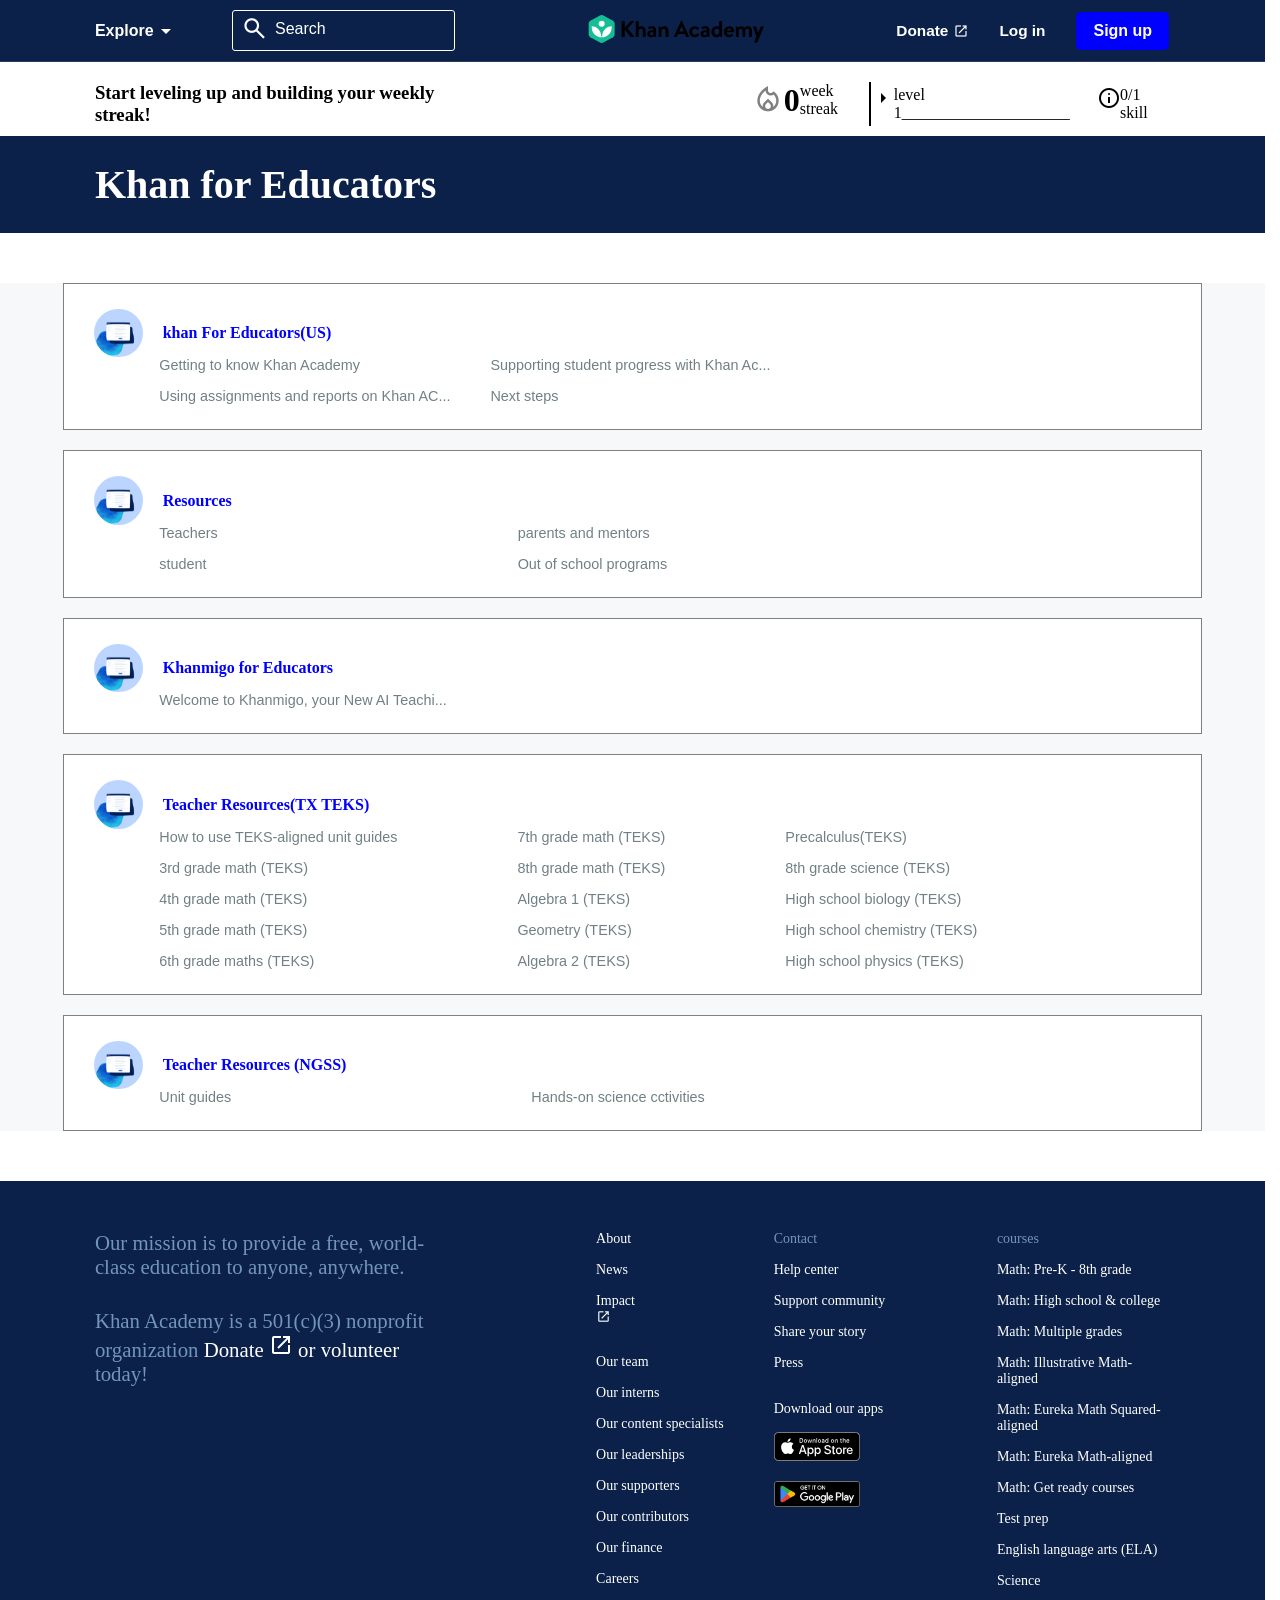
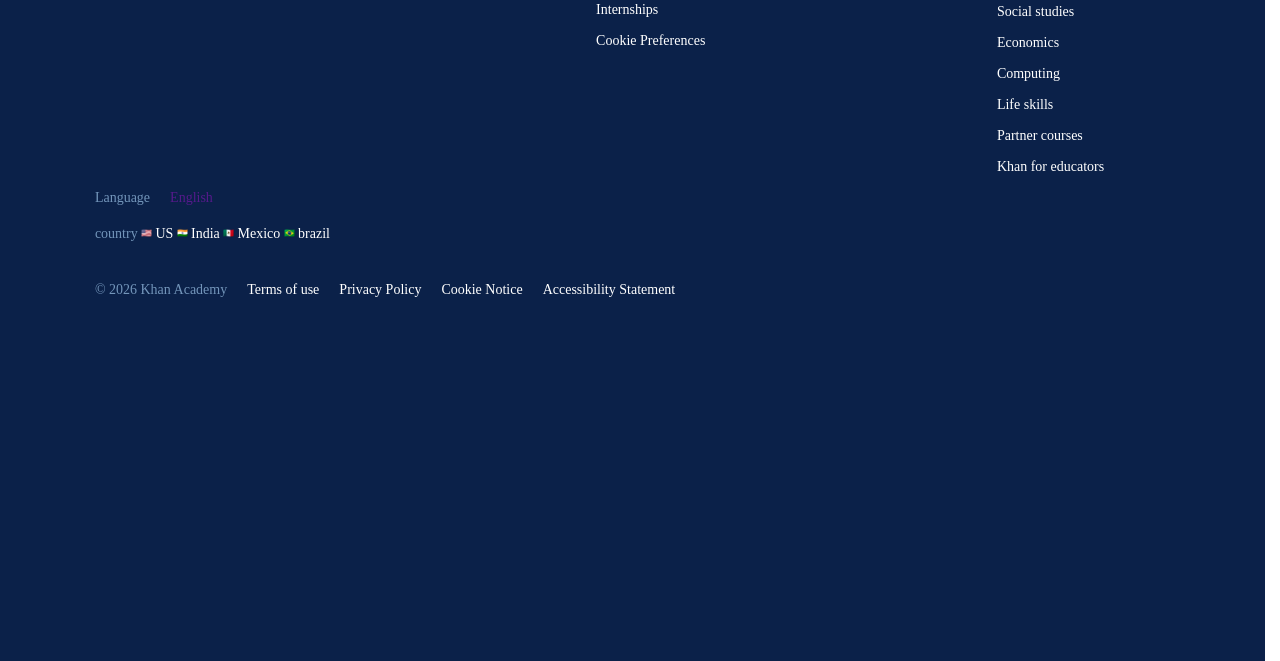
==== HTML/khaneducators.html @ 8a449fee "all" ====
<!DOCTYPE html>
<html lang="en">

<head>
    <link rel="stylesheet" href="/CSS/khaneducators.css">
    <meta charset="UTF-8">
    <meta name="viewport" content="width=device-width, initial-scale=1.0">
    <link rel="stylesheet" href="https://fonts.googleapis.com/css2?family=Material+Symbols+Outlined" />
    <title>Document</title>
</head>

<body>
        <div class="Header">
            <div class="Header-1">
                <div class="Header-2">
                    <div class="headerr">
                        <p class="drop-down">Explore <span class="material-symbols-outlined">
                                arrow_drop_down
                            </span>
                            <div class="dropdown-menu">
                                <div class="drop-container">
                            <ul class="test_prep-li-1">
                                <li class="math"> <a href="">Math:Pre-k-8th Grade <span
                                            class="material-symbols-outlined">arrow_forward_ios</span></a>
                                    <div class="math-li">
                                        <ul>
                                            <li><a href="#" class="nn">MATH: PRE-K - 8TH GRADE</a></li>
                                            <li><a href="">Pre-K through grade 2 (Khan Kids)</a></li>
                                            <li><a href="">2nd grade</a></li>
                                            <li><a href="">4th grade</a></li>
                                            <li><a href="">5th grade</a></li>
                                            <li><a href="">6th grade</a></li>
                                            <li><a href="">7th grade</a></li>
                                            <li><a href="">8th grade</a></li>
                                            <li><a href="">Basic geometry and measurement</a></li>
                                            <li><a href="">See Pre-K - 8th grade Math</a></li>
                                        </ul>
                                    </div>
                                </li>
                                <li class="math"> <a href="">Math:High school & college <span class="material-symbols-outlined">arrow_forward_ios</span></a>
                                    <div class="math-li">
                                        <ul>
                                            <li><a href="#" class="nn">MATH: HIGH SCHOOL & COLLEGE</a></li>
                                            <li><a href="">Algebra 1</a></li>
                                            <li><a href="">Geometry</a></li>
                                            <li><a href="">Algebra 2</a></li>
                                            <li><a href="">Integrated math 1</a></li>
                                            <li><a href="">Integrated math 2</a></li>
                                            <li><a href="">Integrated math 3</a></li>
                                            <li><a href="">Trigonometry</a></li>
                                            <li><a href="">Precalculus</a></li>
                                            <li><a href="">High school statistics</a></li>
                                            <li><a href="">Statistics & probability</a></li>
                                            <li><a href="">College Algebra</a></li>
                                            <li><a href="">AP/College calculus AB</a></li>
                                            <li><a href="">AP/College Calculus BC</a></li>
                                            <li><a href="">AP/College Statistics</a></li>
                                            <li><a href="">Multivariable Calculus</a></li>
                                            <li><a href="">Differentia equations</a></li>
                                            <li><a href="">Linear Algebra</a></li>
                                            <li><a href="">See all Math</a></li>
                                        </ul>
                                    </div>
                                </li>
                                <li class="math">  <a href="">Math: Multiple grades <span class="material-symbols-outlined">
                                            arrow_forward_ios
                                        </span></a>  <div class="math-li">
                                        <ul>
                                            <li><a href="#" class="nn">MATH: MULTIPLE GRADES</a></li>
                                            <li><a href="">Early Math Review</a></li>
                                            <li><a href="">Arithmetic</a></li>
                                            <li><a href="">Basic gometry and measurement</a></li>
                                            <li><a href="">Pre-algebra</a></li>
                                            <li><a href="">Algebra basics</a></li>
                                        </ul>
                                    </div></li>
                                <li class="math"> <a href="">Math: Illusrative Math-aligned <span class="material-symbols-outlined">
                                            arrow_forward_ios
                                        </span></a>
                                         <div class="math-li">
                                        <ul>
                                            <li><a href="#" class="nn">MATH: ILLUSTATIVE MATH-ALIGNED</a></li>
                                            <li><a href="">3rd grade math</a></li>
                                            <li><a href="">4th grade math</a></li>
                                            <li><a href="">5th grade math</a></li>
                                            <li><a href="">6th grade math</a></li>
                                            <li><a href="">7th grade math</a></li>
                                            <li><a href="">8th grade math</a></li>
                                            <li><a href="">Algebra 1</a></li>
                                            <li><a href="">Integrated math 1</a></li>
                                            <li><a href="">High school statistics</a></li>
                                            <li><a href="">Statistics & probability</a></li>
                                            <li><a href="">College Algebra</a></li>
                                            <li><a href="">AP/College calculus AB</a></li>
                                            <li><a href="">AP/College Calculus BC</a></li>
                                            <li><a href="">AP/College Statistics</a></li>
                                            <li><a href="">Multivariable Calculus</a></li>
                                            <li><a href="">Differentia equations</a></li>
                                            <li><a href="">Linear Algebra</a></li>
                                            <li><a href="">See all Math</a></li>
                                        </ul>
                                    </div>
                                     </li>
                                <li class="math"> <a href="">Math: Eureka Math Squared-aligned <span
                                            class="material-symbols-outlined">
                                            arrow_forward_ios
                                        </span></a>   <div class="math-li">
                                        <ul>
                                            <li><a href="#" class="nn">MATH: EUREKA MATH SQUARED-ALIGNED</a></li>
                                            <li><a href="">3rd grade math NEW</a></li>
                                            <li><a href="">4th grade math NEW</a></li>
                                            <li><a href="">5th grade math NEW</a></li>
                                            <li><a href="">6th grade math NEW</a></li>
                                            <li><a href="">7th grade math NEW</a></li>
                                            <li><a href="">8th grade math NEW</a></li>
                                            <li><a href="">Algebra 1 NEW</a></li>
                                        </ul>
                                    </div>
                                 </li>
                                <li class="math"> <a href="">Math: Eureka Math-aligned <span class="material-symbols-outlined">
                                            arrow_forward_ios
                                        </span></a>
                                         <div class="math-li">
                                        <ul>
                                            <li><a href="#" class="nn">MATH: EUREKA MATH-ALIGNED</a></li>
                                            <li><a href="">3rd grade math</a></li>
                                            <li><a href="">4th grade math</a></li>
                                            <li><a href="">5th grade math</a></li>
                                            <li><a href="">6th grade math</a></li>
                                            <li><a href="">7th grade math</a></li>
                                            <li><a href="">8th grade math</a></li>
                                        </ul>
                                    </div>
                                     </li>
                                <li class="math"> <a href="">Math: Get ready courses <span class="material-symbols-outlined">
                                            arrow_forward_ios
                                        </span></a>
                                         <div class="math-li">
                                        <ul>
                                            <li><a href="#" class="nn">MATH: GET RAEDY COURSES</a></li>
                                            <li><a href="">Get ready for 3rd grade math</a></li>
                                            <li><a href="">Get ready for 4th grade math</a></li>
                                            <li><a href="">Get ready for 5th grade math</a></li>
                                            <li><a href="">Get ready for 6th grade math </a></li>
                                            <li><a href="">Get ready for 7th grade math</a></li>
                                            <li><a href="">Get ready for 8th grade math</a></li>
                                            <li><a href="">Get ready for Algebra 1</a></li>
                                            <li><a href="">Get ready for Geometry</a></li>
                                            <li><a href="">Get ready for Algebra 2</a></li>
                                            <li><a href="">Get ready for Precalculus</a></li>
                                            <li><a href="">Get ready for AP Calculus</a></li>
                                            <li><a href="">Get ready for AP Statistics</a></li>
                                        </ul>
                                    </div>
                                     </li>
                                <li class="math"> <a href="">Test prep <span class="material-symbols-outlined">
                                            arrow_forward_ios
                                        </span></a>
                                         <div class="math-li">
                                        <ul>
                                            <li><a href="#" class="nn">TEST PREP</a></li>
                                            <li><a href="">SAT Math</a></li>
                                            <li><a href="">SAT Reading and Writing</a></li>
                                            <li><a href="">Get ready for SAT Prep: Math NEW</a></li>
                                            <li><a href="">Get ready for SAT Prep: Reading and Writing NEW</a></li>
                                            <li><a href="">LSAT</a></li>
                                            <li><a href="">MCAT</a></li>
                                        </ul>
                                    </div>
                                     </li>
                                <li class="math"> <a href="">English Language Arts(ELA)<span class="material-symbols-outlined">
                                            arrow_forward_ios
                                        </span></a>
                                         <div class="math-li">
                                        <ul>
                                            <li><a href="#" class="nn">ENGLISH LANGUAGE ARTS(ELA)</a></li>
                                            <li><a href="">Up to 2nd grade (Khan Kids)</a></li>
                                            <li><a href="">3rd grade</a></li>
                                            <li><a href="">4th grade reading and vocab NEW</a></li>
                                            <li><a href="">5th garde reading and vocab NEW</a></li>
                                            <li><a href="">6th grade raeding and vocab NEW</a></li>
                                            <li><a href="">7th grade reading and vocab NEW</a></li>
                                            <li><a href="">8th grade reading and vocab NEW</a></li>
                                            <li><a href="">9th grade reading and vocab NEW</a></li>
                                            <li><a href="">10th grade reading and vocab NEW</a></li>
                                            <li><a href="">Grammar</a></li>
                                            <li><a href="">See all English Language Arts(ELA)</a></li>
                                        </ul>
                                    </div>
                                     </li>
                                <li class="math"> <a href="">Science<span class="material-symbols-outlined">
                                            arrow_forward_ios
                                        </span></a>
                                        <div class="math-li">
                                        <ul>
                                             <li><a href="" class="nn">SCIENCE</a></li>
                                             <li><a href="">Middle school biology</a></li>
                                             <li><a href="">Middle school Earth and space science</a></li>
                                             <li><a href="">Middle school chemistry NEW</a></li>
                                             <li><a href="">Middle school physics NEW</a></li>
                                             <li><a href="">High school biology</a></li>
                                             <li><a href="">High school chemistry</a></li>
                                             <li><a href="">High school physics</a></li>
                                             <li><a href="">Hands-on science activities NEW</a></li>
                                             <li><a href="">Teacher resources (NGSS) NEW</a></li>
                                             <li><a href="">AP®︎/College Biology</a></li>
                                             <li><a href="">AP®︎/College Chemistry</a></li>
                                             <li><a href="">AP®︎/College Environmental Science</a></li>
                                             <li><a href="">AP®︎/College Physics 1</a></li>
                                             <li><a href="">AP®︎/College Physics 2</a></li>
                                             <li><a href="">Organic chemistry</a></li>
                                             <li><a href="">Cosmology and astronomy</a></li>
                                             <li><a href="">Electrical engineering</a></li>
                                             <li><a href="">See all Science</a></li>
                                        </ul>
                                    </div>
                                     </li>
                                <li class="math"> <a href="">Social studies <span class="material-symbols-outlined">
                                            arrow_forward_ios
                                        </span></a>
                                         <div class="math-li">
                                        <ul>
                                            <li><a href="" class="nn"> US history</a></li>
                                            <li><a href="">AP®︎/College US History</a></li>
                                            <li><a href="">US government and civics</a></li>
                                            <li><a href="">AP®︎/College US Government & Politics</a></li>
                                            <li><a href="">Constitution 101 NEW</a></li>
                                            <li><a href="">OER Project: World History NEW</a></li>
                                            <li><a href="">World history</a></li>
                                            <li><a href="">AP®︎/College World History</a></li>
                                            <li><a href="">Climate project</a></li>
                                            <li><a href="">Middle school Big History NEW</a></li>
                                            <li><a href="">Art history</a></li>
                                            <li><a href="">AP®︎/College Art History</a></li>
                                            <li><a href="">See all Social studies</a></li>
                                        </ul>
                                    </div>
                                     </li>
                                <li class="math"> <a href="">Economics <span class="material-symbols-outlined">
                                            arrow_forward_ios
                                        </span></a>
                                        <div class="math-li">
                                        <ul>
                                            <li><a href="" class="nn">ECONOMICS</a></li>
                                            <li><a href="">Macroeconomics</a></li>
                                            <li><a href="">AP®︎/College Macroeconomics</a></li>
                                            <li><a href="">Microeconomics</a></li>
                                            <li><a href="">AP®︎/College Microeconomics</a></li>
                                            <li><a href="">Finance and capital markets</a></li>
                                            <li><a href="">See all Economics</a></li>
                                        </ul>
                                    </div>
                                     </li>
                                <li class="math"> <a href="">Computing <span class="material-symbols-outlined">
                                            arrow_forward_ios
                                        </span></a>
                                         <div class="math-li">
                                        <ul>
                                            <li><a href="" class="nn">COMPUTING</a></li>
                                            <li><a href="">Intro to CS - Python NEW</a></li>
                                            <li><a href="">Computer programming</a></li>
                                            <li><a href="">AP®︎/College Computer Science Principles</a></li>
                                            <li><a href="">Computers and the Internet</a></li>
                                            <li><a href="">Computer science theory</a></li>
                                            <li><a href="">Pixar in a Box</a></li>
                                            <li><a href="">See all Computing</a></li>
                                     </ul>
                                    </div>
                                     </li>
                                <li class="math"> <a href="">Life skills <span class="material-symbols-outlined">
                                            arrow_forward_ios
                                        </span></a>
                                        <div class="math-li">
                                        <ul>
                                            <li><a href="" class="nn">LIFE SKILLS</a></li>
                                            <li><a href="">Social & emotional learning (Khan Kids)</a></li>
                                            <li><a href="">Khanmigo for students</a></li>
                                            <li><a href="">AI for education</a></li>
                                            <li><a href="">Financial literacy</a></li>
                                            <li><a href="">Internet safety</a></li>
                                            <li><a href="">Social media literacy</a></li>
                                            <li><a href="">Growth mindset</a></li>
                                            <li><a href="">College admissions</a></li>
                                            <li><a href="">Careers</a></li>
                                            <li><a href="">Personal finance</a></li>
                                            <li><a href="">See all Life Skills</a></li>
                                     </ul>
                                    </div>
                                     </li>
                                <li class="math"> <a href="">Partner courses <span class="material-symbols-outlined">
                                            arrow_forward_ios
                                        </span></a> 
                                         <div class="math-li">
                                        <ul>
                                            <li><a href="" class="nn">PARTNER COURSES</a></li>
                                            <li><a href="">Ancient Art</a></li>
                                            <li><a href="">Asian Art</a></li>
                                            <li><a href="">Biodiversity</a></li>
                                            <li><a href="">Music</a></li>
                                            <li><a href="">NASA</a></li>
                                            <li><a href="">Natural History</a></li>
                                            <li><a href="">New Zealand - Natural & cultural history</a></li>
                                            <li><a href="">NOVA Labs</a></li>
                                            <li><a href="">Philosophy</a></li>
                                     </ul>
                                    </div>
                                    </li>
                                <li class="math"> <a href="">Khan for Educators <span class="material-symbols-outlined">
                                            arrow_forward_ios
                                        </span></a>
                                         <div class="math-li">
                                        <ul>
                                            <li><a href="" class="nn">KHAN FOR EDUCATORS</a></li>
                                            <li><a href="">Khan for educators (US) NEW</a></li>
                                            <li><a href="">Khanmigo for educators NEW</a></li>
                                            <li><a href="">Khan for families</a></li>
                                            <li><a href=""></a></li>
                                            <li><a href=""></a></li>
                                     </ul>
                                    </div>
                                    </li>
                            </ul>
                        </div>
                        </div>
                        </p>

                    </div>
                    <div class="header">
                        <a href=""> <span class="material-symbols-outlined">
                                search
                            </span>Search</a>
                    </div>
                </div>
                <div class="image-1">
                    <img src="/MULTIMEDIA/IMAGES/download (15).svg" alt="">
                </div>
                <div class="Header-3">
                    <div class="headerrr">
                        <p class="headerrr-1">Donate <span class="material-symbols-outlined">
                                open_in_new
                            </span></p>
                        <a href="">Log in </a>
                    </div>
                    <div class="btn-1">
                        <a href="/HTML/signup.html">Sign up</a>
                    </div>
                </div>
                <div class="icon-1">
                    <span class="material-symbols-outlined">
                        search
                    </span>
                    <span class="material-symbols-outlined">
                        dehaze
                    </span>
                </div>
            </div>
        </div>

    <section class="sect-1">
        <section class="secti-1">
            <div class="bodyy">
                <div class="body-1">
                    <div class="kk">
                        <h3>Start leveling up and building your weekly streak!</h3>
                    </div>
                    <div class="week">
                        <span class="material-symbols-outlined">
                            local_fire_department
                        </span>
                        <h1>0</h1>
                        <p>week streak</p>
                    </div>
                </div>
                <div>
                    <div class="bodyy-2">
                        <span class="material-symbols-outlined">
                            arrow_right
                        </span>
                        <p>level 1_____________________</p>
                        <span class="material-symbols-outlined">
                            info
                        </span>
                        <p>0/1 skill</p>
                    </div>
                </div>
            </div>
        </section>
    </section>
    
    <section class="section-2">
        <section class="sectionn-2">
            <h1>Khan for Educators</h1>
        </section>
    </section>
    <section class="section-3">
        <section class="sectionn-3">
            <div>
            <div class="body-2">
                <div class="bod">
                    <img src="/MULTIMEDIA/IMAGES/khan4educators.png-f6e5e9-128c.png" alt="">
                    <h3>khan For Educators(US)</h3>
                </div>
                <div class="bodd">
                    <div class="inside">
                    <a href="">Getting to know Khan Academy </a>
                    <a href="">Using assignments and reports on Khan AC... </a>
                    </div>
                    <div class="inside">
                    <a href="">Supporting student progress with Khan Ac... </a>
                    <a href="">Next steps </a>
                    </div>
                </div>
            </div>

             <div class="body-3">
                <div class="bod">
                    <img src="/MULTIMEDIA/IMAGES/khan4educators.png-f6e5e9-128c.png" alt="">
                    <h3>Resources</h3>
                </div>
                <div class="boddd">
                    <div class="inside">
                    <a href="">Teachers</a>
                    <a href="">student </a>
                    </div>
                    <div class="inside">
                    <a href="">parents and mentors </a>
                    <a href="">Out of school programs</a>
                    </div>
                </div>
            </div>

            <div class="body-3">
                <div class="bod">
                    <img src="/MULTIMEDIA/IMAGES/khan4educators.png-f6e5e9-128c.png" alt="">
                    <h3>Khanmigo for Educators</h3>
                </div>
                <div class="boddd">
                    <div class="inside">
                    <a href="">Welcome to Khanmigo, your New AI Teachi...</a>
                    </div>
                </div>
            </div>


             <div class="body-3">
                <div class="bod">
                    <img src="/MULTIMEDIA/IMAGES/khan4educators.png-f6e5e9-128c.png" alt="">
                    <h3>Teacher Resources(TX TEKS)</h3>
                </div>
                <div class="bodddy">
                    <div class="inside">
                        <a href="">How to use TEKS-aligned unit guides</a>
                    <a href="">3rd grade math (TEKS)</a>
                    <a href="">4th grade math (TEKS) </a>
                    <a href="">5th grade math (TEKS)</a>
                    <a href="">6th grade maths (TEKS)</a>
                    </div>
                    <div class="inside">
                    <a href="">7th grade math (TEKS)</a>
                    <a href="">8th grade math (TEKS)</a>
                    <a href="">Algebra 1 (TEKS)</a>
                    <a href="">Geometry (TEKS)</a>
                    <a href="">Algebra 2 (TEKS)</a>
                    </div>
                    <div class="inside">
                        <a href="">Precalculus(TEKS)</a>
                        <a href="">8th grade science (TEKS)</a>
                        <a href="">High school biology (TEKS)</a>
                        <a href="">High school chemistry (TEKS)</a>
                        <a href="">High school physics (TEKS)</a>
                    </div>
                </div>
            </div>

             <div class="body-3">
                <div class="bod">
                    <img src="/MULTIMEDIA/IMAGES/khan4educators.png-f6e5e9-128c.png" alt="">
                    <h3>Teacher Resources (NGSS)</h3>
                </div>
                <div class="boddd">
                    <div class="inside">
                    <a href="">Unit guides</a>
                    </div>
                    <div class="inside">
                    <a href="">Hands-on science cctivities </a>
                    </div>
                </div>
            </div>
            </div>
        </section>
    </section>



     <section class="section-8">
        <section class="sectionn-8">
            <div class="sectionn-8one">
                <div class="sectionn-8i">
                    <p>Our mission is to provide a free, world-class education to anyone, anywhere.</p>
                    <p>Khan Academy is a 501(c)(3) nonprofit organization <span> Donate <span
                            class="material-symbols-outlined">
                            open_in_new
                        </span> or volunteer </span> today!</p>
                </div>
                <div class="sectionn-8two">
                    <div class="sectionn-8ii">
                        <a href="">About</a>
                        <a href="">News</a>
                        <a href="" class="ff">Impact <span class="material-symbols-outlined">
                                open_in_new
                            </span></a>
                        <a href=""></a>
                        <a href="">Our team</a>
                        <a href="">Our interns</a>
                        <a href="">Our content specialists</a>
                        <a href="">Our leaderships</a>
                        <a href="">Our supporters</a>
                        <a href="">Our contributors</a>
                        <a href="">Our finance</a>
                        <a href="">Careers</a>
                        <a href="">Internships</a>
                        <a href="">Cookie Preferences</a>
                    </div>
                    <div class="sectionn-8iii">
                        <a href="" class="rr">Contact</a>
                        <a href="">Help center</a>
                        <a href="">Support community</a>
                        <a href="">Share your story</a>
                        <a href="">Press</a>
                        <a href=""></a>
                        <div class="imgg">
                            <a href="">Download our apps</a>
                             <img src="/MULTIMEDIA/IMAGES/en-us.svg" alt="">
                            <img src="/MULTIMEDIA/IMAGES/en.png" alt=""> 
                        </div>
                    </div>
                    <div class="sectionn-8iv">
                        <a href="" class="rr">courses</a>
                        <a href="">Math: Pre-K - 8th grade </a>
                        <a href="">Math: High school & college </a>
                       <a href="">Math: Multiple grades </a>
                        <a href="">Math: Illustrative Math-aligned </a>
                        <a href="">Math: Eureka Math Squared-aligned </a>
                        <a href="">Math: Eureka Math-aligned </a>
                        <a href="">Math: Get ready courses </a>
                        <a href="">Test prep </a>
                        <a href="">English language arts (ELA) </a>
                        <a href="">Science </a>
                        <a href="">Social studies </a>
                        <a href="">Economics </a>
                        <a href="">Computing </a>
                        <a href="">Life skills </a>
                        <a href="">Partner courses </a>
                        <a href="">Khan for educators </a>
                    </div>
                </div>
            </div>
            <div class="last">
            <div class="last-1">
                <a href="" class="rr">Language</a>
                <a href="">English</a>
            </div>
            <div class="last-2">
                <a href="" class="rr">country</a>
                <img src="/MULTIMEDIA/IMAGES/us-flag.png" alt="">
                <a href="">US <a href="">
                <img src="/MULTIMEDIA/IMAGES/india-flag.png" alt="">
                <a href="">India </a>
                <img src="/MULTIMEDIA/IMAGES/mexico-flag.png" alt="">
                <a href="">Mexico </a>
                <img src="/MULTIMEDIA/IMAGES/brazil-flag.png" alt="">
                <a href="">brazil</a>
            </div>
            <div class="last-3">
                <a href="" class="rr">© 2026 Khan Academy</a>
<a href="">Terms of use </a>
<a href="">Privacy Policy </a>
<a href="">Cookie Notice </a>
<a href="">Accessibility Statement </a>
            </div>
            </div>
        </section>
    </section>
</body>

</html>
---- CSS/khaneducators.css ----
* {
   margin: 0;
   padding: 0;
   box-sizing: border-box;
   outline: none;
   min-width: 0;
   min-height: 0;
}

html {
   overflow-y: scroll;
   scrollbar-gutter: stable;
}
body{
   overflow-x: hidden;
  transition: width 0.15s linear;

}
img {
  max-width: 100%;
  height: auto;
}


.Header {
   width: 100%;
   border-bottom: 1px solid rgba(128, 128, 128, 0.253);
   padding-bottom: 10px;
   font-family: sans-serif;
   background-color: #0b2149;
}

.Header-1 {
   width: 85%;

   margin: auto;
   display: flex;
   justify-content: space-between;
   padding-top: 10px;
}

.Header-2 {
   display: flex;
   align-items: center;
   gap: 50px;
}

.image-1 img {
   width: 100%;
   padding-top: 5px;
   
}
image svg{
    color: white;
}

.headerr p {
   display: inline-flex;
   align-items: center;
   color: white;
   font-weight: bold;
}

.header a {
   text-decoration: none;
   display: inline-flex;
   align-items: center;
   color: white;
   font-weight: ;
   gap: 7px;
}

.header span {
   font-size: 1.7rem;
}

.header {
   border: 1px solid white;
   padding: 4px 8px;
   text-align: start;
   padding-right: 8rem;
   border-radius: 3px;
}

/* .header:hover {
   border: 2px solid blue;
   border-radius: 3px;
} */

.Header-3 {
   display: flex;
   align-items: center;
   gap: 30px;

}

.headerrr {
   display: flex;
   align-items: center;
   display: inline-flex;
   color: white;
   font-weight: bold;
   font-size: 0.96rem;
   gap: 30px;
}
.headerrr a{
   display: flex;
   align-items: center;
   display: inline-flex;
   color: white;
   font-weight: bold;
   font-size: 0.96rem;
   gap: 30px;
   text-decoration: none;
}

.headerrr-1 {
   display: inline-flex;
   align-items: center;
   gap: 5px;
}

.headerrr span {
   font-size: 1rem;
}

.headerrr p:hover {
   border-bottom: 2px solid blue;
}
.headerrr a:hover {
   border-bottom: 2px solid blue;
}

.btn-1 {
   padding: 1px 1px;

}

.btn-1:hover {
   outline: 1px solid blue;
   border-radius: 5px;

}

.btn-1 a {
   display: inline-block;
   padding: 10px 17px;
   background-color: blue;
   color: white;
   font-size: 1rem;
   font-weight: bold;
   border: none;
   border-radius: 5px;
   text-decoration: none;

}

.icon-1 .material-symbols-outlined {
   color: blue;
   display: inline;
   gap: 30px;
}

.icon-1 {
   align-self: center;
   display: none;

}









 /* start-drop-down */

 .drop-down{
    position: relative;
}
.dropdown-menu {
    position: absolute;
    text-decoration: none;
    background-color: white;
    box-shadow: 0 10px 25px rgba(0, 0, 0, 0.158);
    gap: 20px;
    width: 700px;
    padding: 45px 40px;
    top: 70px;
    opacity: 0;
    visibility: hidden;
    transition: all .3s ease-in-out;   
}
.math-li ul li .nn{
   color: blue;
}

.test_prep-li-1{
    width: 250px;
}

.dropdown-menu ul li a{
    text-decoration: none;
    display: flex;
    justify-content: space-between;
    gap: 20px;
    color: black;
}
.dropdown-menu ul li{
    list-style: none;
    margin-bottom: 20px;
}
.test_prep-li-1{
    border-right: 1px solid rgba(95, 95, 95, 0.541) ;
    padding: 10px;
}
.dropdown-menu span{
    font-size: .80rem
}
 
.headerr:hover .dropdown-menu{
    opacity: 1;
    visibility: visible;
}





.math-li{
    width: 600px;
    position: absolute;
     right: -270px; 
    top: 20px;
    z-index: 10;
    border-left: none;
    opacity: 0;
    visibility: hidden;
    max-width: 100vw;
}


.drop-container{
   position: relative;
}

.math:hover .math-li{
    opacity: 1;
    visibility: visible;
}


@media (max-width:977px) {
   .image-1 img {
      display: block;
   }

   .icon-1 {
      display: block;
   }

   .Header-2 {
      display: none;
   }

   .Header-3 {
      display: none;
   }
}


.sect-1{
    width: 100%;
    margin-top: 20px;
    margin-bottom: 10px;
    
}
.secti-1{
    width: 85%;
    margin: auto;
}
.body-1{
    display: flex;
    gap: 280px;
    border-right: 2px solid black;

}


.bodyy-2{
    display: inline-flex;
}
.bodyy{
    display: flex;
    justify-content: space-between;
    align-items: center;
    
}
.week{
    display: flex;
    
}
.week p{
    width: 50%;
}
.week span{
    font-size: 2rem;
    color: gray;
}
.week h1{
    font-size: 2rem;
}


.section-2{
    width: 100%;
    background-color: #0b2149;
}
.sectionn-2{
    width: 85%;
    margin: auto;
    padding: 25px 0;
}
.sectionn-2 h1{
  font-size: 2.5rem;
  color: white;
}



.section-3{
   width: 100%;
   background-color: #f7f8fa;

}
.sectionn-3{
   width: 90%;
   margin: auto;
}
.body-2{
   background-color: #ffffff;
   padding: 25px 30px;
   margin-top: 50px;
   border: 1px solid gray;
}
.bod{
   display: flex;
   align-items: center;
   gap: 20px;
}
.bod img{
   width: 4.5%;
   border-radius: 70px;
}
.bod h3{
   font-size: 1rem;
   color: blue;
}
.bodd{
   display: flex;
   gap: 40px;
   margin-left: 65px;
   align-items: center;
}
.inside{
   display: flex;
   flex-direction: column;
   gap: 15px;
}
.inside a{
   text-decoration: none;
   color: #718085;
   font-family: sans-serif;
   font-size: 0.9rem;
}
.insidee{
   display: flex;
   flex-direction: column;
}
.boddd{
   display: flex;
   gap: 300px;
   margin-left: 65px;
   align-items: center;
}
.body-3{
   background-color: #ffffff;
   padding: 25px 30px;
   margin-top: 20px;
   border: 1px solid gray;
}
.bodddy{
   display: flex;
   gap:120px;
   margin-left: 65px;
   align-items: center;
}


.section-8{
   width: 100%;
   background-color: #0b2149;
   min-height: 120svh;
   margin-top: 50px;
}
.sectionn-8{
   width: 85%;
   margin: auto;
   padding-top: 50px;

}
.sectionn-8 a:hover{
   text-decoration: underline;
}
.sectionn-8one{
   display: flex;
}
.sectionn-8i p{
   font-size:1.3rem;
   width: 90%;
}
.sectionn-8two{
   display: grid;
   grid-template-columns: repeat(3, auto);
   margin-left: 100px;
   gap: 50px;
   
}
.sectionn-8i p{
   margin-bottom: 30px;
   color: #7395ba;
}
.sectionn-8iii .rr {
   color: #7395ba;
}
.sectionn-8iv .rr{
   color: #7395ba;
}
.sectionn-8ii span{
   font-size: 15px;
}
.sectionn-8two a{
   display: flex;
   flex-direction: column;
   text-decoration: none;
   margin-bottom: 15px;
   color: white;
   font-size: 14px;
}

.img{
   width: 100%;
}
.imgg img{
   width: 50%;
   display: block;
   margin-bottom: 20px;
}
.sectionn-8i span{
   color: white;
   
}
.last{
   font-size: 14px;
}
.last a{
   text-decoration: none;
}
.last-2 img{
   width: 1%;
}
.last-2{
   margin-bottom: 40px;
   
   
}
.last .rr{
   color: #7395ba;
}
.last-2 a{
   color: white;
}
.last-3{
   display: flex;
   gap: 20px;
}
.last-3 a{
   color: white;
}
.last-1{
   display: flex;
   gap: 20px;
   margin-bottom: 20px;
}

@media(max-width:1027px){
   .bodyy-2{
      display: none;
   }
   .week{
      display: none;
   }
}

@media(max-width:763px){
   .bodddy{
      gap:30px
      
   }

}
@media(max-width:578px){
   .bodd{
      display: block;
      margin-left: 20px;
   }
   .inside{
      margin-bottom: 20px;
      
   }
   .boddd{
      display: block;
      margin-left: 20px;
   }
   .bodddy{
      display: block;
      margin-left: 20px;
   }
}


@media (max-width: 1024px){
  .sectionn-8one{
    gap: 40px;
  }

  .sectionn-8two{
    grid-template-columns: repeat(2, 1fr);
  }
}



@media (max-width:859px) {


  .sectionn-8{
    width: 90%;
  }

  .sectionn-8one{
    flex-direction: column;
  }

  .sectionn-8two{
    grid-template-columns: 1fr;
    gap: 30px;
    padding-left: 100px;
  }

  .sectionn-8i p{
    font-size: 1.1rem;
    width: 100%;
  }
  .imgg img{
   width: 20%;
  }
  .sectionn-8two{
   margin-left: 100px;
  }
}





@media (max-width: 480px) {

  .sectionn-8{
    padding: 40px 0;
  }

  .sectionn-8two a{
    margin-bottom: 10px;
    font-size: 13px;
  }

  .imgg img{
    width: 110px;
  }

  .last-3{
    flex-direction: column;
    gap: 12px;
  }
  .sectionn-8two{
   margin-left: 10px;
  }


}
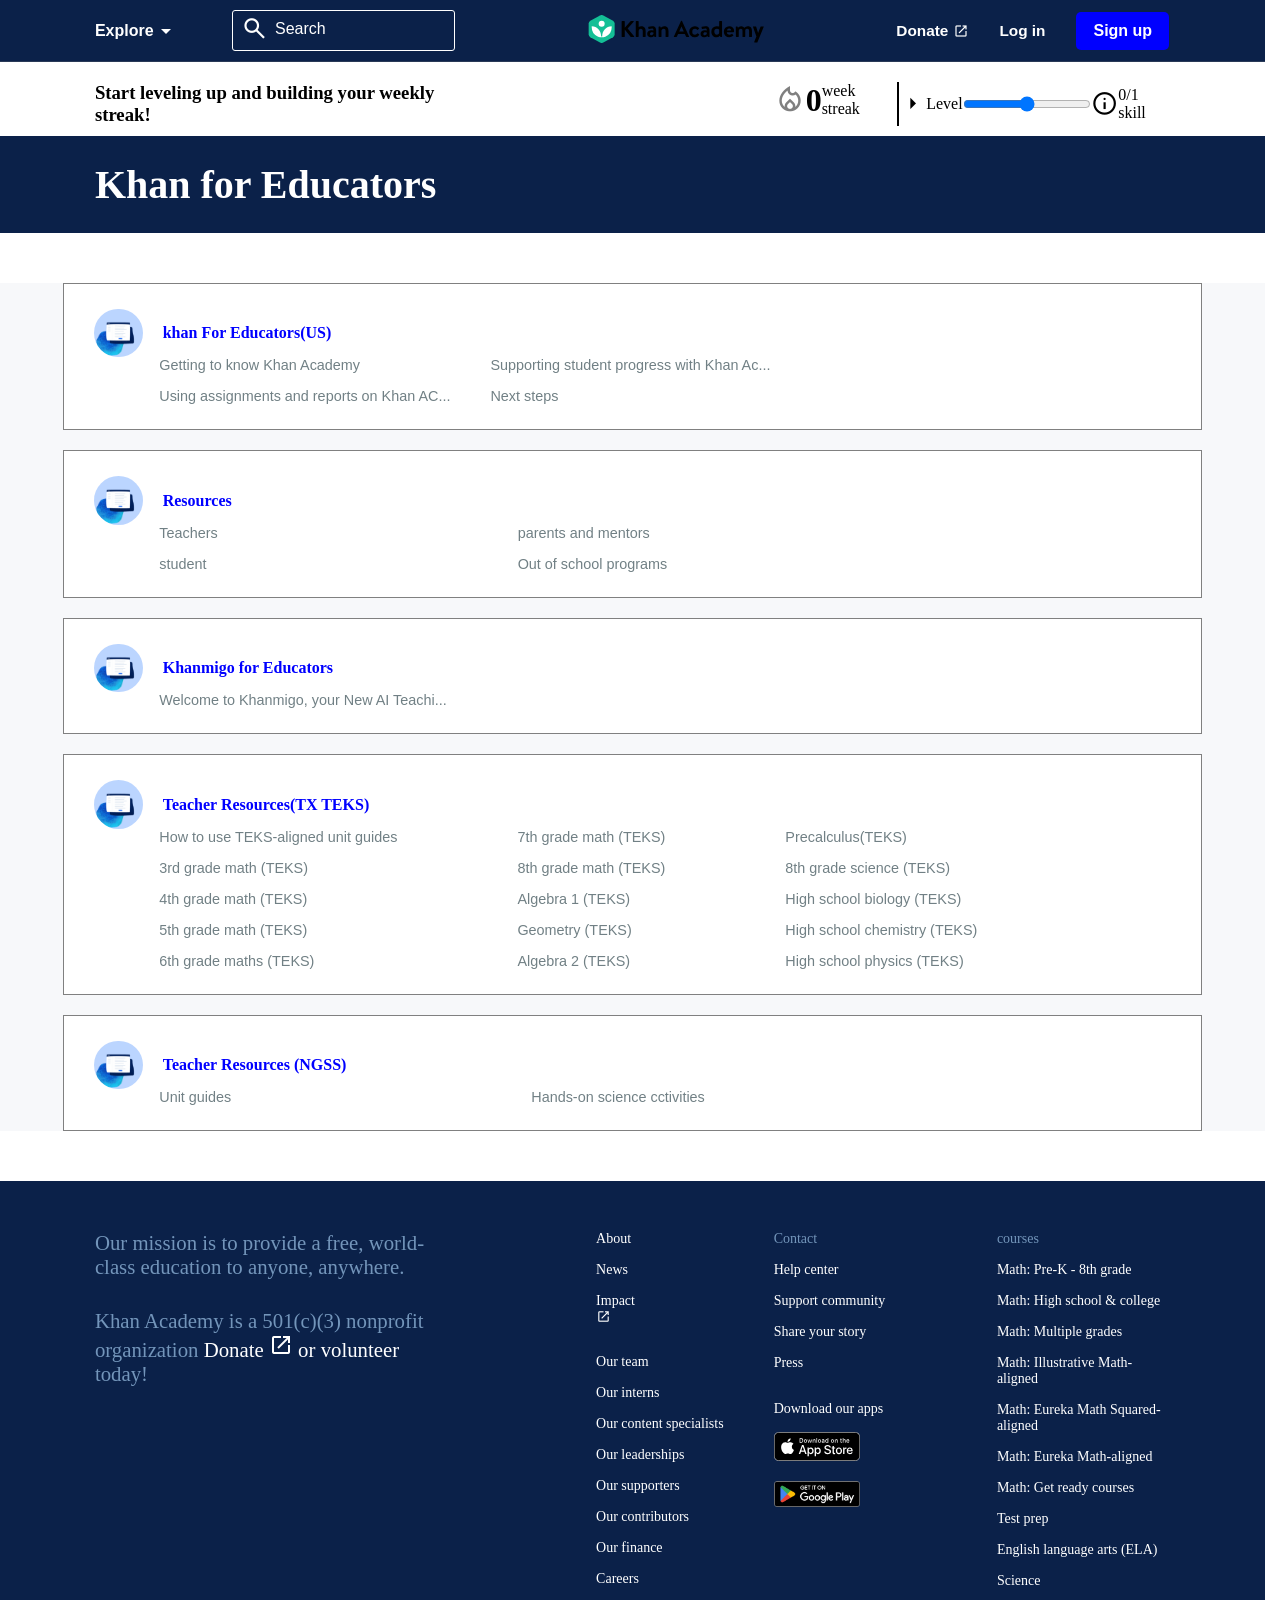
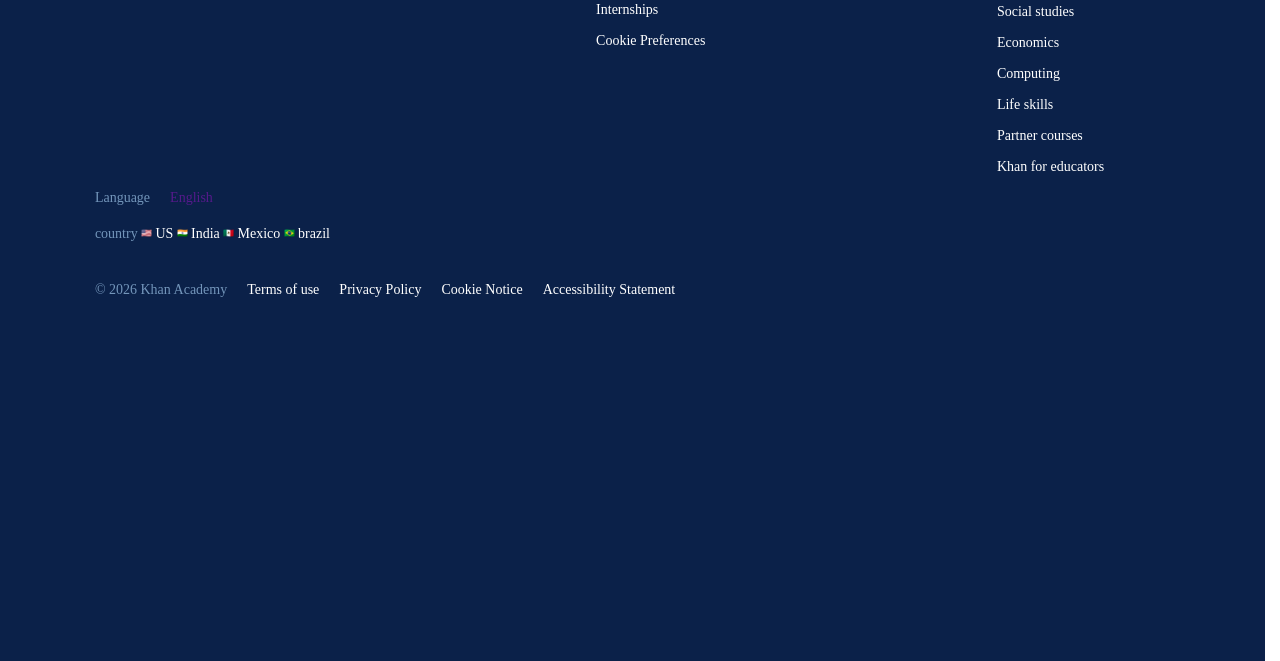
==== commit 0d202736: "all" ====
--- a/HTML/khaneducators.html
+++ b/HTML/khaneducators.html
@@ -2,7 +2,7 @@
 <html lang="en">
 
 <head>
-    <link rel="stylesheet" href="/CSS/khaneducators.css">
+    <link rel="stylesheet" href="../CSS/khaneducators.css">
     <meta charset="UTF-8">
     <meta name="viewport" content="width=device-width, initial-scale=1.0">
     <link rel="stylesheet" href="https://fonts.googleapis.com/css2?family=Material+Symbols+Outlined" />
@@ -162,7 +162,7 @@
                                             <li><a href="">SAT Math</a></li>
                                             <li><a href="">SAT Reading and Writing</a></li>
                                             <li><a href="">Get ready for SAT Prep: Math NEW</a></li>
-                                            <li><a href="">Get ready for SAT Prep: Reading and Writing NEW</a></li>
+                                            <li><a href="">Get ready for SAT Prep: Reading and Writing </a></li>
                                             <li><a href="">LSAT</a></li>
                                             <li><a href="">MCAT</a></li>
                                         </ul>
@@ -332,17 +332,17 @@
                     </div>
                 </div>
                 <div class="image-1">
-                    <img src="/MULTIMEDIA/IMAGES/download (15).svg" alt="">
+                    <img src="../MULTIMEDIA/IMAGES/download (15).svg" alt="">
                 </div>
                 <div class="Header-3">
                     <div class="headerrr">
                         <p class="headerrr-1">Donate <span class="material-symbols-outlined">
                                 open_in_new
                             </span></p>
-                        <a href="">Log in </a>
+                        <a href="../HTML/login.html">Log in </a>
                     </div>
                     <div class="btn-1">
-                        <a href="/HTML/signup.html">Sign up</a>
+                        <a href="../HTML/signup.html">Sign up</a>
                     </div>
                 </div>
                 <div class="icon-1">
@@ -376,7 +376,8 @@
                         <span class="material-symbols-outlined">
                             arrow_right
                         </span>
-                        <p>level 1_____________________</p>
+                       <p>Level</p> <input type= "range">
+                        <!-- <p>level 1_____________________</p> -->
                         <span class="material-symbols-outlined">
                             info
                         </span>
@@ -397,7 +398,7 @@
             <div>
             <div class="body-2">
                 <div class="bod">
-                    <img src="/MULTIMEDIA/IMAGES/khan4educators.png-f6e5e9-128c.png" alt="">
+                    <img src="../MULTIMEDIA/IMAGES/khan4educators.png-f6e5e9-128c.png" alt="">
                     <h3>khan For Educators(US)</h3>
                 </div>
                 <div class="bodd">
@@ -414,7 +415,7 @@
 
              <div class="body-3">
                 <div class="bod">
-                    <img src="/MULTIMEDIA/IMAGES/khan4educators.png-f6e5e9-128c.png" alt="">
+                    <img src="../MULTIMEDIA/IMAGES/khan4educators.png-f6e5e9-128c.png" alt="">
                     <h3>Resources</h3>
                 </div>
                 <div class="boddd">
@@ -431,7 +432,7 @@
 
             <div class="body-3">
                 <div class="bod">
-                    <img src="/MULTIMEDIA/IMAGES/khan4educators.png-f6e5e9-128c.png" alt="">
+                    <img src="../MULTIMEDIA/IMAGES/khan4educators.png-f6e5e9-128c.png" alt="">
                     <h3>Khanmigo for Educators</h3>
                 </div>
                 <div class="boddd">
@@ -444,7 +445,7 @@
 
              <div class="body-3">
                 <div class="bod">
-                    <img src="/MULTIMEDIA/IMAGES/khan4educators.png-f6e5e9-128c.png" alt="">
+                    <img src="../MULTIMEDIA/IMAGES/khan4educators.png-f6e5e9-128c.png" alt="">
                     <h3>Teacher Resources(TX TEKS)</h3>
                 </div>
                 <div class="bodddy">
@@ -474,7 +475,7 @@
 
              <div class="body-3">
                 <div class="bod">
-                    <img src="/MULTIMEDIA/IMAGES/khan4educators.png-f6e5e9-128c.png" alt="">
+                    <img src="../MULTIMEDIA/IMAGES/khan4educators.png-f6e5e9-128c.png" alt="">
                     <h3>Teacher Resources (NGSS)</h3>
                 </div>
                 <div class="boddd">
@@ -530,8 +531,8 @@
                         <a href=""></a>
                         <div class="imgg">
                             <a href="">Download our apps</a>
-                             <img src="/MULTIMEDIA/IMAGES/en-us.svg" alt="">
-                            <img src="/MULTIMEDIA/IMAGES/en.png" alt=""> 
+                             <img src="../MULTIMEDIA/IMAGES/en-us.svg" alt="">
+                            <img src="../MULTIMEDIA/IMAGES/en.png" alt=""> 
                         </div>
                     </div>
                     <div class="sectionn-8iv">
@@ -543,7 +544,7 @@
                         <a href="">Math: Eureka Math Squared-aligned </a>
                         <a href="">Math: Eureka Math-aligned </a>
                         <a href="">Math: Get ready courses </a>
-                        <a href="">Test prep </a>
+                        <a href="../HTML/testprep.html">Test prep </a>
                         <a href="">English language arts (ELA) </a>
                         <a href="">Science </a>
                         <a href="">Social studies </a>
@@ -551,7 +552,7 @@
                         <a href="">Computing </a>
                         <a href="">Life skills </a>
                         <a href="">Partner courses </a>
-                        <a href="">Khan for educators </a>
+                        <a href="../HTML/khaneducators.html">Khan for educators </a>
                     </div>
                 </div>
             </div>
@@ -562,13 +563,13 @@
             </div>
             <div class="last-2">
                 <a href="" class="rr">country</a>
-                <img src="/MULTIMEDIA/IMAGES/us-flag.png" alt="">
+                <img src="../MULTIMEDIA/IMAGES/us-flag.png" alt="">      
                 <a href="">US <a href="">
-                <img src="/MULTIMEDIA/IMAGES/india-flag.png" alt="">
+                <img src="../MULTIMEDIA/IMAGES/india-flag.png" alt="">
                 <a href="">India </a>
-                <img src="/MULTIMEDIA/IMAGES/mexico-flag.png" alt="">
+                <img src="../MULTIMEDIA/IMAGES/mexico-flag.png" alt="">
                 <a href="">Mexico </a>
-                <img src="/MULTIMEDIA/IMAGES/brazil-flag.png" alt="">
+                <img src="../MULTIMEDIA/IMAGES/brazil-flag.png" alt="">
                 <a href="">brazil</a>
             </div>
             <div class="last-3">
--- a/CSS/khaneducators.css
+++ b/CSS/khaneducators.css
@@ -250,7 +250,10 @@
     opacity: 1;
     visibility: visible;
 }
-
+.math a:hover{
+   background-color: #edf3fe;
+   padding: 7px 4px;
+}
 
 @media (max-width:977px) {
    .image-1 img {
@@ -291,6 +294,10 @@
 
 .bodyy-2{
     display: inline-flex;
+    align-items: center;
+}
+.bodyy-2 span{
+   font-size: 1.7rem;
 }
 .bodyy{
     display: flex;
@@ -496,6 +503,9 @@
 }
 
 @media(max-width:1027px){
+   .body-1{
+      border-right: none;
+   }
    .bodyy-2{
       display: none;
    }
